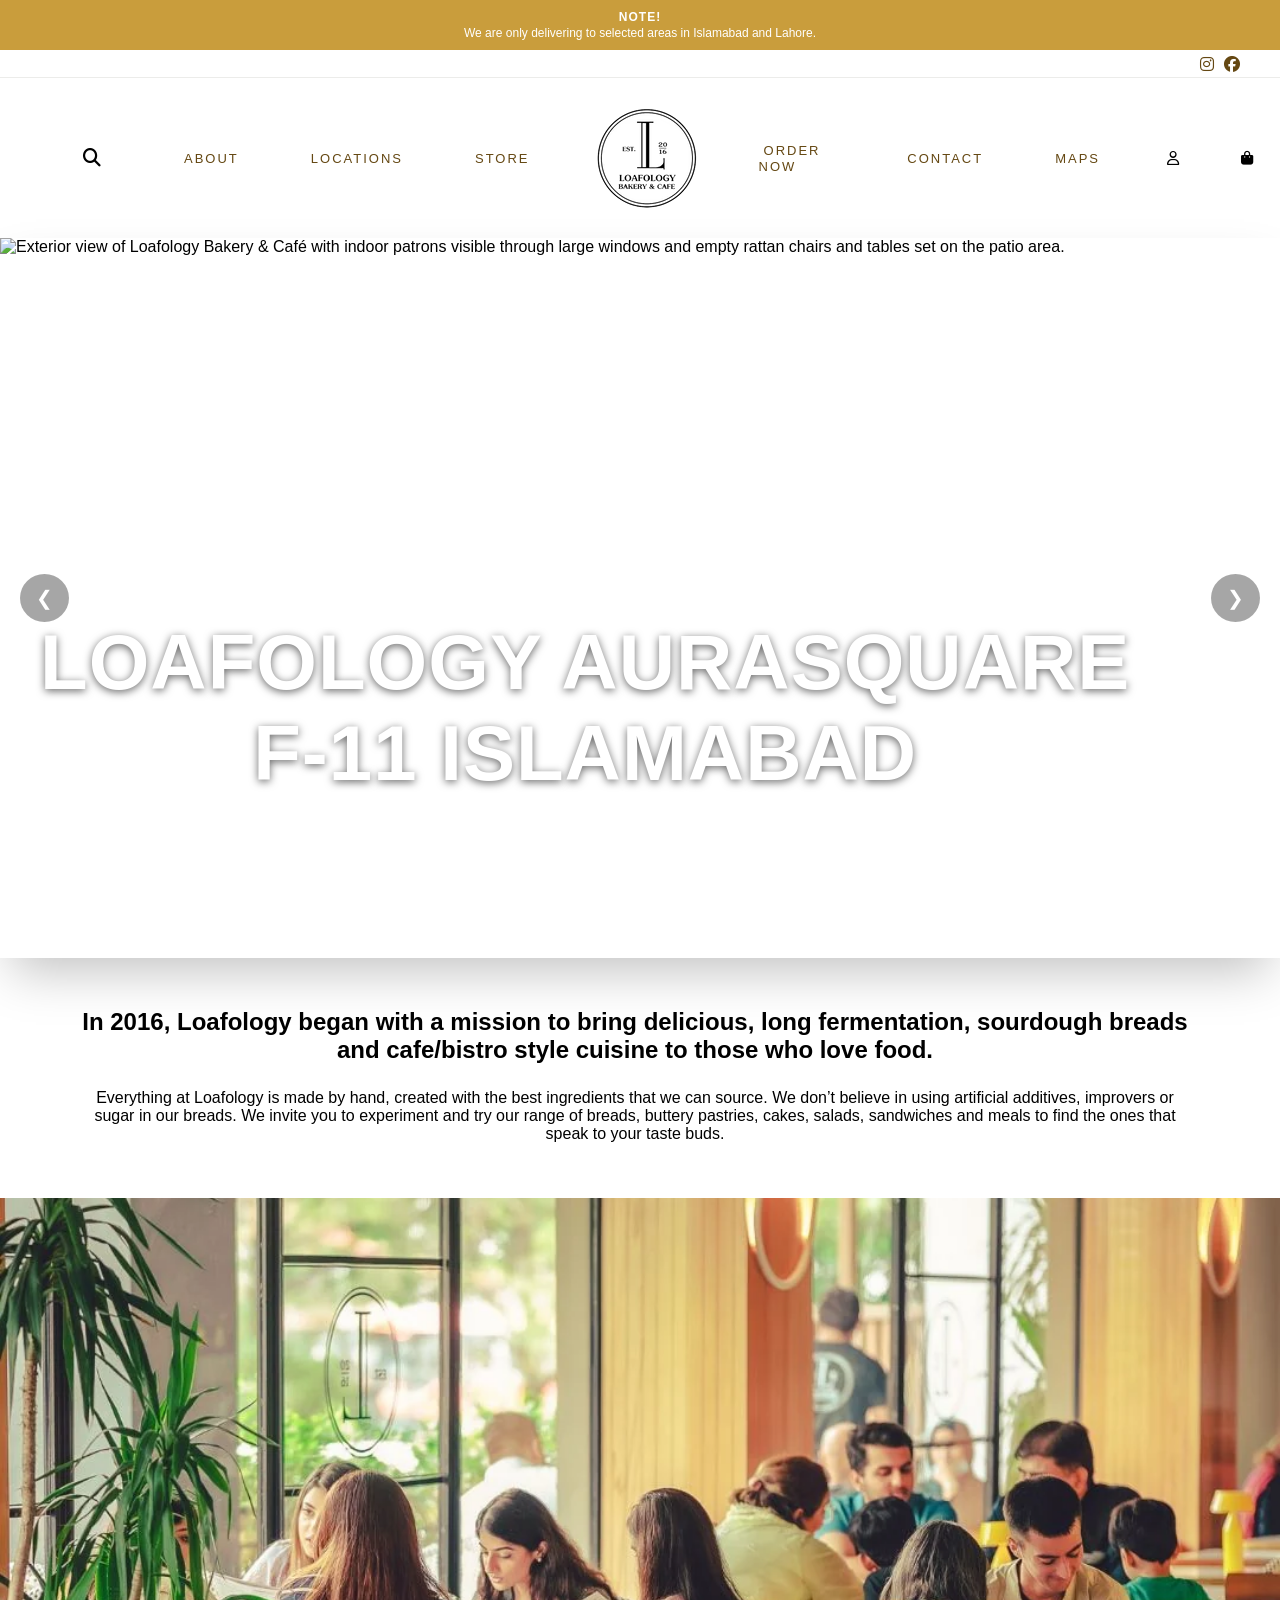
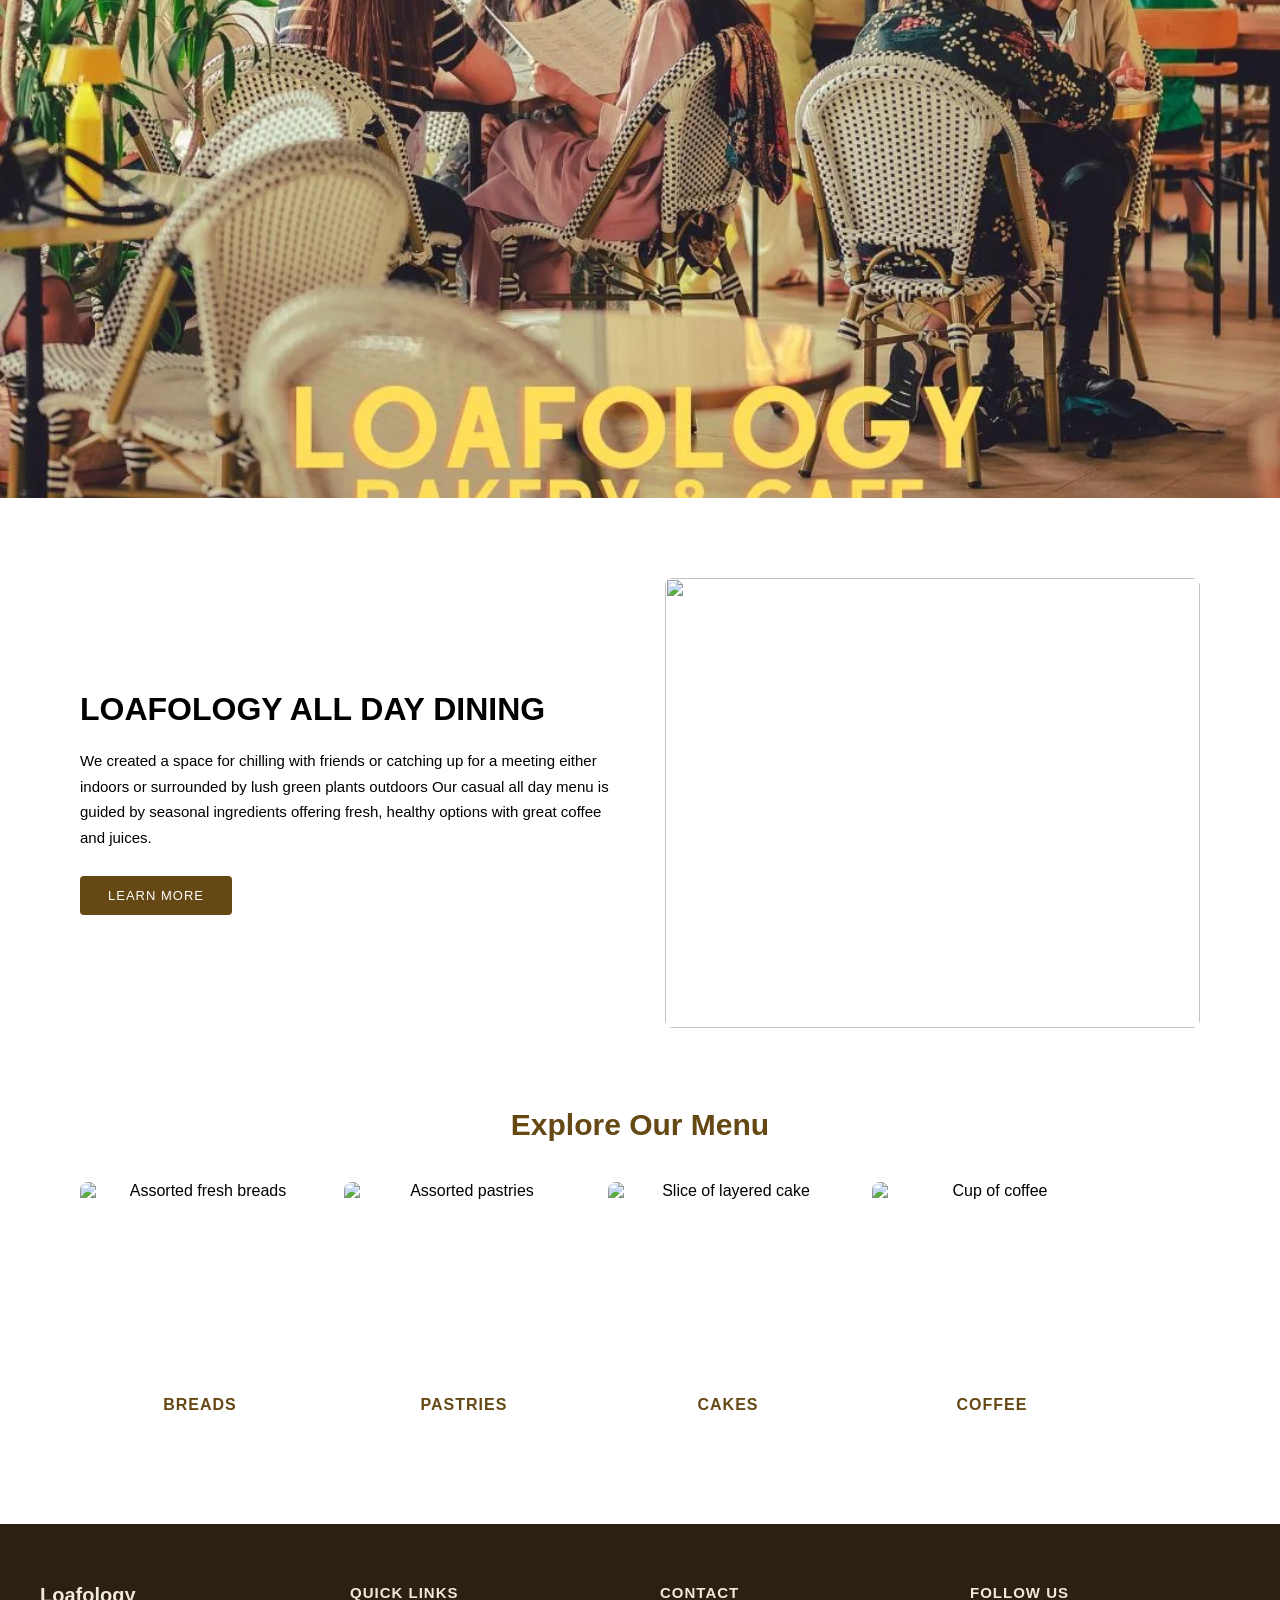
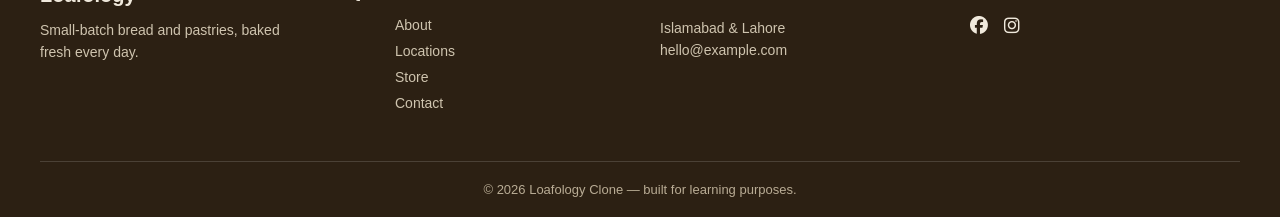
==== index.html @ 83b167d3 "initial commit" ====
<!DOCTYPE html>
<html lang="en">
<head>
    <meta charset="UTF-8">
    <meta name="viewport" content="width=device-width, initial-scale=1.0">
    <title> website-clone </title>
     <link rel="stylesheet" href="style.css">
     <link rel="stylesheet" href="https://cdnjs.cloudflare.com/ajax/libs/font-awesome/6.7.2/css/all.min.css">
</head>
<body>
    <header>

     <div class="anouncement-bar">
    <div class="anouncement-text">NOTE!</div>
    <div class="anouncement-link">
        We are only delivering to selected areas in Islamabad and Lahore.
    </div>
</div>

     <div class="page">
     <div class="content">
        <i class="fa-brands fa-facebook"></i>
        <i class="fa-brands fa-instagram"></i>
     </div>
     </div>

     <div class="site-header">
          <ul>
            <li><div class="search-logo">
               <i class="fa-solid fa-magnifying-glass"></i> 
             </div></li>
            <li><a href="#"> about</a></li>
            <li> <a href="#"> locations</a> </li>
            <li> <a href="#"> store</a></li>
            <li><div class="logo"></div> </li>
             <li> <a href="#"> order now</a></li>
              <li> <a href="#"> contact</a></li>
               <li> <a href="#"> maps</a></li>
               <li><i class="fa-regular fa-user"></i></li>
               <li> <i class="fa-solid fa-bag-shopping"></i></li>
          </ul>
        </div>
    </header>

    <section class="container">
        <div class="slider-wrapper">

            <!-- Hidden radio inputs drive which slide is shown (pure CSS, no JS) -->
            <input type="radio" name="slider" id="slide-1" class="slide-radio" checked>
            <input type="radio" name="slider" id="slide-2" class="slide-radio">

            <div class="slides">
                <div class="slide">
                    <img src="https://loafology.com/cdn/shop/files/Loafology_Bakery_Caf_-_IMG_0495.jpg?v=1727433904&amp;width=2400" alt="Exterior view of Loafology Bakery &amp; Café with indoor patrons visible through large windows and empty rattan chairs and tables set on the patio area." srcset="https://loafology.com/cdn/shop/files/Loafology_Bakery_Caf_-_IMG_0495.jpg?v=1727433904&amp;width=352 352w, https://loafology.com/cdn/shop/files/Loafology_Bakery_Caf_-_IMG_0495.jpg?v=1727433904&amp;width=832 832w, https://loafology.com/cdn/shop/files/Loafology_Bakery_Caf_-_IMG_0495.jpg?v=1727433904&amp;width=1200 1200w, https://loafology.com/cdn/shop/files/Loafology_Bakery_Caf_-_IMG_0495.jpg?v=1727433904&amp;width=1920 1920w, https://loafology.com/cdn/shop/files/Loafology_Bakery_Caf_-_IMG_0495.jpg?v=1727433904&amp;width=2400 2400w" width="2400" height="1600" loading="lazy" sizes="100%" class="distilled-full-width-img">
                    <div class="slide-caption">
                        <h2> Loafology Aurasquare <br> F-11 Islamabad</h2>
                    </div>
                </div>
                <div class="slide">
                    <img src="https://loafology.com/cdn/shop/files/Loafology_Bakery_and_Caf_-_DSC09258.jpg?v=1727432475&amp;width=2400" alt="A modern restaurant interior at Loafology Bakery and Café featuring wooden booths with orange seating, black-and-white framed maps on the wall, and stylish chairs with black-striped upholstery." srcset="https://loafology.com/cdn/shop/files/Loafology_Bakery_and_Caf_-_DSC09258.jpg?v=1727432475&amp;width=352 352w, https://loafology.com/cdn/shop/files/Loafology_Bakery_and_Caf_-_DSC09258.jpg?v=1727432475&amp;width=832 832w, https://loafology.com/cdn/shop/files/Loafology_Bakery_and_Caf_-_DSC09258.jpg?v=1727432475&amp;width=1200 1200w, https://loafology.com/cdn/shop/files/Loafology_Bakery_and_Caf_-_DSC09258.jpg?v=1727432475&amp;width=1920 1920w, https://loafology.com/cdn/shop/files/Loafology_Bakery_and_Caf_-_DSC09258.jpg?v=1727432475&amp;width=2400 2400w" width="2400" height="3000" loading="lazy" sizes="100%" class="distilled-full-width-img">
                    <div class="slide-caption">
                        <h2> aesthetic and spacious interior</h2>
                        <p> Same great food &amp; staff!</p>
                    </div>
                </div>
            </div>

            <label for="slide-2" class="slider-arrow slider-prev show-on-slide-1" aria-label="Previous slide">&#10094;</label>
            <label for="slide-1" class="slider-arrow slider-prev show-on-slide-2" aria-label="Previous slide">&#10094;</label>

            <label for="slide-2" class="slider-arrow slider-next show-on-slide-1" aria-label="Next slide">&#10095;</label>
            <label for="slide-1" class="slider-arrow slider-next show-on-slide-2" aria-label="Next slide">&#10095;</label>

            <div class="slider-nav">
                <label for="slide-1" class="dot"></label>
                <label for="slide-2" class="dot"></label>
            </div>

        </div>
    </section>
      
       <div class="text">
        <h2> In 2016, Loafology began with a mission to bring delicious, long fermentation, sourdough breads and cafe/bistro style cuisine to those who love food.</h2>
        <p> Everything at Loafology is made by hand, created with the best ingredients that we can source. We don’t believe in using artificial additives, improvers or sugar in our breads. We invite you to experiment and try our range of breads, buttery pastries, cakes, salads, sandwiches and meals to find the ones that speak to your taste buds.</p>
       </div>
     <div class="shop-image"> </div>
    <section class="info">
        <div class="info-image">
        
            <img src="https://loafology.com/cdn/shop/files/Loafology_Bakery_Caf_-_IMG_9438-2.jpg?v=1727433622" />
          
        </div>
        <div class="info-text">
            <h2>LOAFOLOGY ALL DAY DINING</h2>
            <p>
               We created a space for chilling with friends or catching up for a meeting either indoors or surrounded by lush green plants outdoors Our casual all day menu is guided by seasonal ingredients offering fresh, healthy options with great coffee and juices.
            </p>
            <a href="#" class="info-btn">Learn More</a>
        </div>
    </section>

    <!-- Menu showcase (horizontally scrollable, pure CSS) -->
    <section class="menu">
        <h2 class="section-title">Explore Our Menu</h2>

        <div class="menu-slider">
            <div class="menu-item">
                <img src="https://placehold.co/500x400/8a5a2b/ffffff?text=Breads" alt="Assorted fresh breads">
                <h3>Breads</h3>
            </div>
            <div class="menu-item">
                <img src="https://placehold.co/500x400/b97a3d/ffffff?text=Pastries" alt="Assorted pastries">
                <h3>Pastries</h3>
            </div>
            <div class="menu-item">
                <img src="https://placehold.co/500x400/6b4226/ffffff?text=Cakes" alt="Slice of layered cake">
                <h3>Cakes</h3>
            </div>
            <div class="menu-item">
                <img src="https://placehold.co/500x400/4a3222/ffffff?text=Coffee" alt="Cup of coffee">
                <h3>Coffee</h3>
            </div>
        </div>
    </section>

    <!-- Footer -->
    <footer class="site-footer">
        <div class="footer-container">

            <div class="footer-col">
                <h3>Loafology</h3>
                <p>Small-batch bread and pastries, baked fresh every day.</p>
            </div>

            <div class="footer-col">
                <h4>Quick Links</h4>
                <ul>
                    <li><a href="#">About</a></li>
                    <li><a href="#">Locations</a></li>
                    <li><a href="#">Store</a></li>
                    <li><a href="#">Contact</a></li>
                </ul>
            </div>

            <div class="footer-col">
                <h4>Contact</h4>
                <p>Islamabad &amp; Lahore</p>
                <p>hello@example.com</p>
            </div>

            <div class="footer-col">
                <h4>Follow Us</h4>
                <div class="footer-social">
                    <i class="fa-brands fa-facebook"></i>
                    <i class="fa-brands fa-instagram"></i>
                </div>
            </div>

        </div>

        <div class="footer-bottom">
            <p>&copy; 2026 Loafology Clone — built for learning purposes.</p>
        </div>
    </footer>

</body>
</html>
---- style.css ----
* {
    margin: 0;
    font-family: Arial, sans-serif;
    box-sizing: border-box;
}
body {
    width: 100%;
    overflow-x: hidden;
}
.anouncement-bar {
    background-color: #c99d3c;
    color: white;
    text-align: center;
    padding: 10px 0;
    width: 100%;

}
.anouncement-text {
   font-weight: bold;
    font-size: 12px;
    letter-spacing: 1px;
    margin-bottom: 2px;
}
.anouncement-link {
      font-size: 12px;
}
.page {
    height: 28px;
    color: #654813;
    max-width: 100%;
    margin: 0 auto;
    border-bottom: .1px solid  rgb(236, 236, 234);
}
.content {
    height: 28px;
    padding: 0px 40px;
    flex-direction: row-reverse;
    display: flex;
    align-items: center;
    gap: 10px;
}
.site-header {
    display: flex;
    justify-content: center;
    align-items: center;
    height: 160px;
    width: 100%;
    gap: 48px;
    position: relative;
}
ul {
    display: flex;
    justify-content: center;
    align-items: center;
    align-content: center;
    gap: 8px;
}
ul li {
    list-style: none;
    margin-left: 27px;
    margin-top: 27px;
    margin-bottom: 27px;
    margin-right: 27px;
    font-size: 14px;
}
ul li a {
    text-transform: uppercase;
    font-size: 13px;
    letter-spacing: 2px;
    font-weight: 500;
    text-decoration: none;
    margin-left: 5px;
    margin-right: 5px;
    color: #654813;
}
.logo {
    background-image: url(logo.png.avif);
     background-size: contain;
    background-repeat: no-repeat;
    background-position: center;
    border-radius: 50%;
    height: 100px;
    width: 100px;
    display: flex;
    flex-direction: column;
    gap: 5px;
    align-items: center;
    justify-content: center;
    text-align: center;
    align-items: center;
    flex-shrink: 0;
}
.search-logo {
    height: 50px;
    width: 50px;
    display: flex;
    align-items: center;
    justify-content: center;
    font-size: 18px;
}

/* ---------- Slider (pure CSS, radio-input driven) ---------- */

.container {
    width: 100%;
}

.slider-wrapper {
    position: relative;
    max-width: 100%;
    aspect-ratio: 16 / 9;
    overflow: hidden;
    box-shadow: 0 1.5rem 3rem -0.75rem hsla(0, 0%, 0%, 0.25);
}

/* Hide the actual radio buttons */
.slide-radio {
    display: none;
}

.slides {
    display: flex;
    width: 100%;
    height: 100%;
    transition: transform 0.6s ease-in-out;
}

.slide {
    flex: 1 0 100%;
    position: relative;
}

.slide img {
    width: 100%;
    height: 100%;
    object-fit: cover;
    display: block;
}

.slide-caption {
    position: absolute;
    bottom: 50px;
    left: 40px;
    color: #ffffff;
    text-shadow: 0 2px 8px rgba(0, 0, 0, 0.6);
}

.slide-caption h2 {
    height: 400px;
    font-family: sans-serif ;
    text-transform: uppercase;
    display: flex;
    align-items:center ;
    justify-content: center;
    text-align: center;
    font-size: 78px;
    letter-spacing: 1px;
    margin-bottom: 0px;
}

.slide-caption p {
    height: 60px;
    font-size: 19px;
    letter-spacing: 1px;
     display: flex;
    align-items:center ;
    justify-content: center;
    text-align: center;
}

/* When slide-2 is checked, shift the slides track left by one full width */
#slide-2:checked ~ .slides {
    transform: translateX(-100%);
}

/* ---------- Dot navigation ---------- */

.slider-nav {
    position: absolute;
    bottom: 20px;
    left: 50%;
    transform: translateX(-50%);
    display: flex;
    gap: 10px;
    z-index: 2;
}

.slider-nav .dot {
    display: block;
    width: 10px;
    height: 10px;
    border-radius: 50%;
    background-color: rgba(255, 255, 255, 0.5);
    border: 1px solid rgba(255, 255, 255, 0.8);
    cursor: pointer;
    transition: background-color 0.3s ease;
}

/* Highlight the dot that matches the currently checked slide */
#slide-1:checked ~ .slider-nav label[for="slide-1"] {
    background-color: #ffffff;
}
#slide-2:checked ~ .slider-nav label[for="slide-2"] {
    background-color: #ffffff;
}

/* ---------- Arrow navigation ---------- */

.slider-arrow {
    position: absolute;
    top: 50%;
    transform: translateY(-50%);
    background: rgba(0, 0, 0, 0.35);
    color: #fff;
    border: none;
    font-size: 20px;
    padding: 12px 16px;
    cursor: pointer;
    border-radius: 50%;
    z-index: 2;
    transition: background-color 0.2s ease;
    display: none; /* hidden by default, shown per active slide below */
    align-items: center;
    justify-content: center;
}

.slider-arrow:hover {
    background: rgba(0, 0, 0, 0.6);
}

.slider-prev {
    left: 20px;
}

.slider-next {
    right: 20px;
}

/* Show the correct arrow pair depending on which slide is active */
#slide-1:checked ~ .show-on-slide-1 {
    display: flex;
}
#slide-2:checked ~ .show-on-slide-2 {
    display: flex;
}

@media (max-width: 700px) {
    .slider-arrow {
        font-size: 16px;
        padding: 8px 12px;
    }
    .slider-nav {
        bottom: 12px;
    }
}
.text h2 {
    justify-content: center;
    align-items: center;
    text-align: center;
    margin: 0px 0px 15px;
    padding-top: 40px;
    padding-left: 80px;
    padding-right: 90px;
    padding-top: 50px;
}
.text p{
    justify-content: center;
    align-items: center;
    text-align: center;
    margin: 0px 0px 15px;
    padding-left: 80px;
    padding-right: 90px;
    padding-top: 10px;
    padding-bottom: 40px;
}
.shop-image {
    background-image: url(shop-image.webp);
    display: flex;
    height: 100vh;
    width: 100%;
    justify-content: center;
    align-items: center;
    background-size: cover;
    background-repeat: no-repeat;
    background-position: center;
}

/* ---------- Info / About section ---------- */

.info {
    display: flex;
    flex-direction: row-reverse;
     align-items: center;
    gap: 50px;
    max-width: 1200px;
    margin: 80px auto;
    padding: 0 40px;
}

.info-image {
    flex: 1;
    height: 450px;
}

.info-image img {
    width: 100%;
    height: 100%;
    object-fit: cover;
    border-radius: 8px;
    display: block;
}

.info-text {
    flex: 1;
}

.info-text h2 {
    font-family: sans-serif;
    font-size: 32px;
    color: black;
    margin-bottom: 20px;
}

.info-text p {
    font-size: 15px;
    font-family: sans-serif;
    line-height: 1.7;
    color: black;
    margin-bottom: 16px;
}

.info-btn {
    display: inline-block;
    margin-top: 10px;
    padding: 12px 28px;
    background-color: #654813;
    color: #fff;
    text-decoration: none;
    font-size: 13px;
    letter-spacing: 1px;
    text-transform: uppercase;
    border-radius: 4px;
}

/* ---------- Menu section ---------- */

.menu {
    max-width: 1200px;
    margin: 60px auto 100px;
    padding: 0 40px;
}

.section-title {
    text-align: center;
    font-size: 30px;
    color: #654813;
    margin-bottom: 40px;
}

.menu-slider {
    display: flex;
    gap: 24px;
    overflow-x: auto;
    scroll-snap-type: x mandatory;
    padding-bottom: 10px;

    scrollbar-width: none;
    -ms-overflow-style: none;
}

.menu-slider::-webkit-scrollbar {
    display: none;
}

.menu-item {
    flex: 0 0 240px;
    scroll-snap-align: start;
    text-align: center;
}

.menu-item img {
    width: 100%;
    height: 200px;
    object-fit: cover;
    border-radius: 8px;
    display: block;
}

.menu-item h3 {
    margin-top: 14px;
    font-size: 16px;
    letter-spacing: 1px;
    text-transform: uppercase;
    color: #654813;
}

/* ---------- Footer ---------- */

.site-footer {
    background-color: #2c2013;
    color: #f0e9dc;
    padding: 60px 40px 0;
}

.footer-container {
    max-width: 1200px;
    margin: 0 auto;
    display: flex;
    flex-wrap: wrap;
    gap: 40px;
    padding-bottom: 40px;
}

.footer-col {
    flex: 1;
    min-width: 180px;
}

.footer-col h3 {
    font-size: 20px;
    margin-bottom: 12px;
}

.footer-col h4 {
    font-size: 15px;
    letter-spacing: 1px;
    text-transform: uppercase;
    margin-bottom: 16px;
}

.footer-col p {
    font-size: 14px;
    line-height: 1.6;
    color: #cfc4af;
}

.footer-col ul {
    display: block;
}

.footer-col ul li {
    list-style: none;
    margin: 0 0 10px 0;
}

.footer-col ul li a {
    color: #cfc4af;
    text-decoration: none;
    font-size: 14px;
    text-transform: none;
    letter-spacing: 0;
}

.footer-col ul li a:hover {
    color: #ffffff;
}

.footer-social {
    display: flex;
    gap: 16px;
    font-size: 18px;
}

.footer-bottom {
    border-top: 1px solid rgba(255, 255, 255, 0.15);
    text-align: center;
    padding: 20px 0;
    font-size: 13px;
    color: #b9ac95;
}

/* ---------- Responsive breakpoints ---------- */

@media (max-width: 900px) {
    .site-header {
        height: auto;
        padding: 20px 0;
    }

    ul {
        flex-wrap: wrap;
        row-gap: 10px;
    }

    ul li {
        margin: 8px 14px;
    }

    .info {
        flex-direction: column;
        margin: 50px auto;
        text-align: center;
    }

    .menu-item {
        flex: 0 0 200px;
    }
}

@media (max-width: 600px) {
    .anouncement-text,
    .anouncement-link {
        font-size: 11px;
    }

    .logo {
        width: 80px;
        height: 80px;
    }

    ul li a {
        font-size: 12px;
    }

    .info-text h2,
    .section-title {
        font-size: 24px;
    }

    .slider-arrow {
        font-size: 14px;
        padding: 6px 10px;
    }

    .slide-caption {
        left: 20px;
        bottom: 30px;
    }

    .slide-caption h2 {
        font-size: 20px;
    }

    .slide-caption p {
        font-size: 12px;
    }

    .footer-container {
        flex-direction: column;
        text-align: center;
    }

    .footer-social {
        justify-content: center;
    }
}
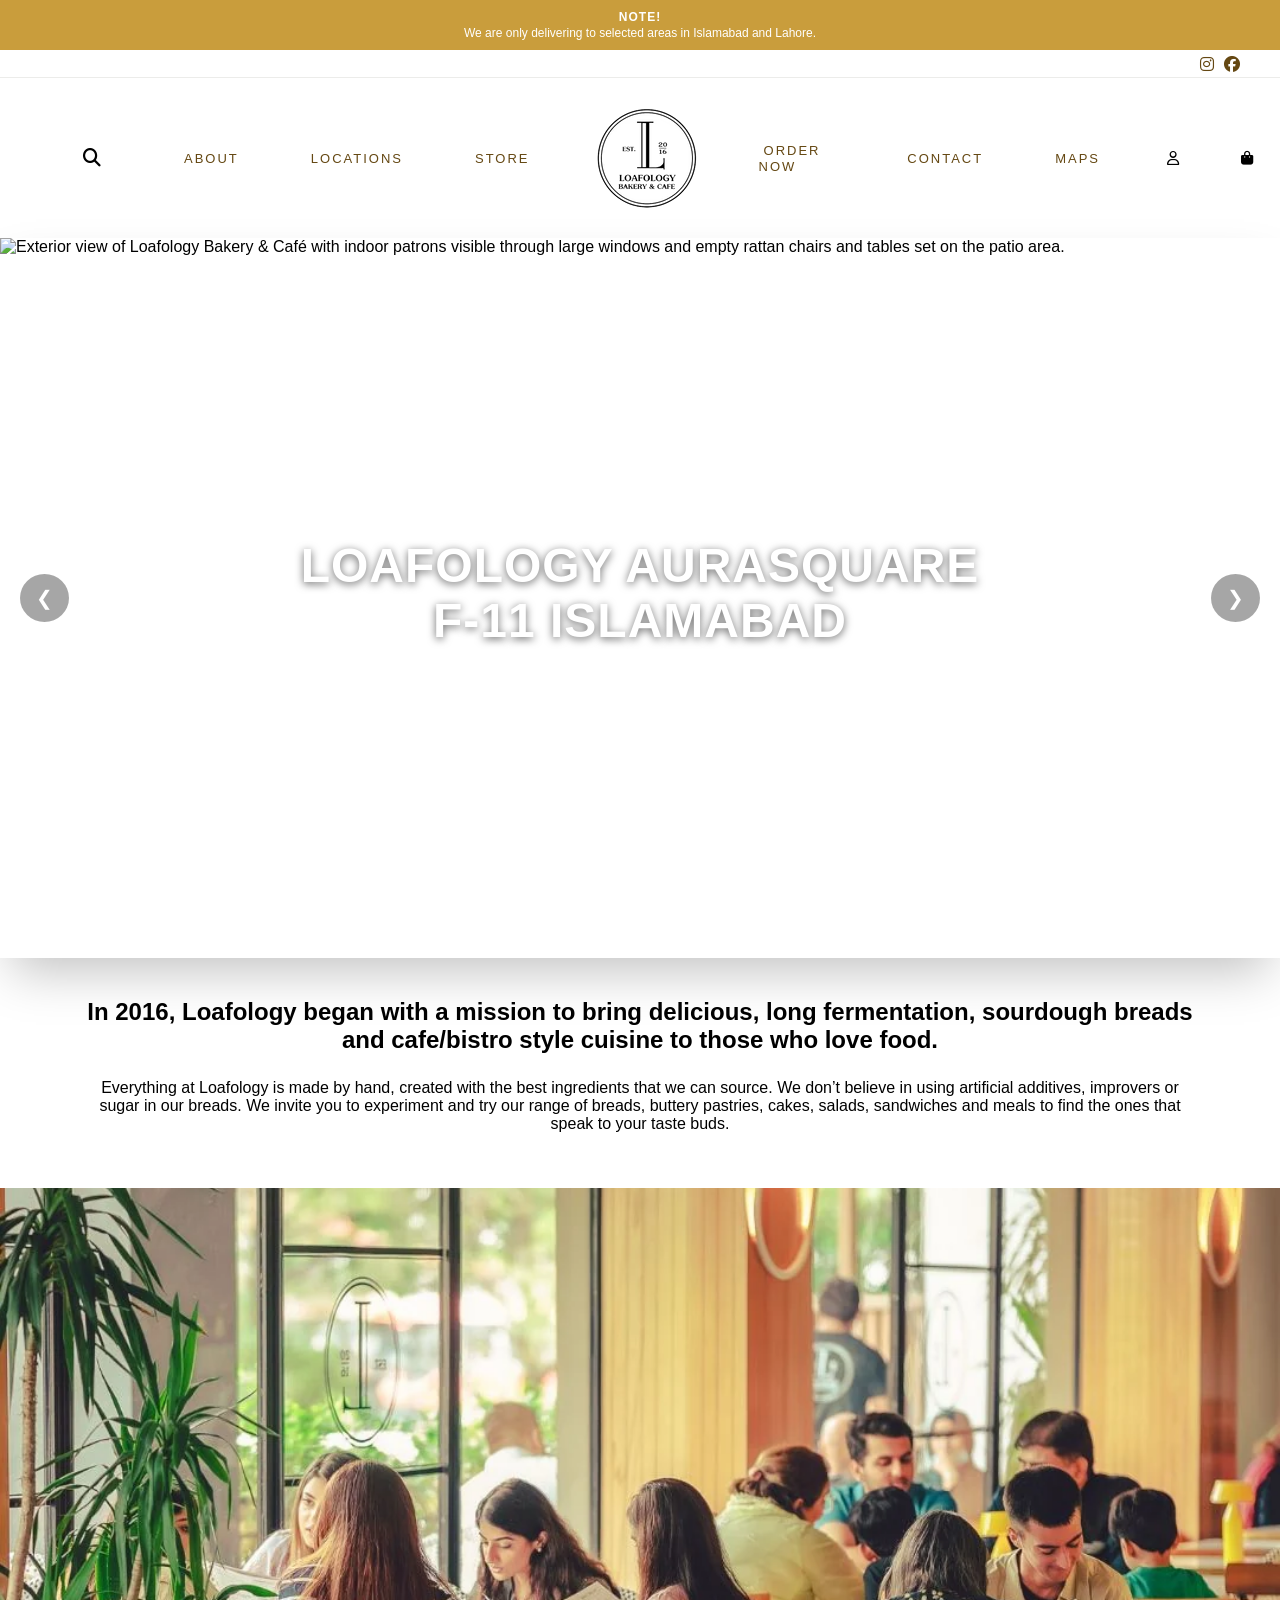
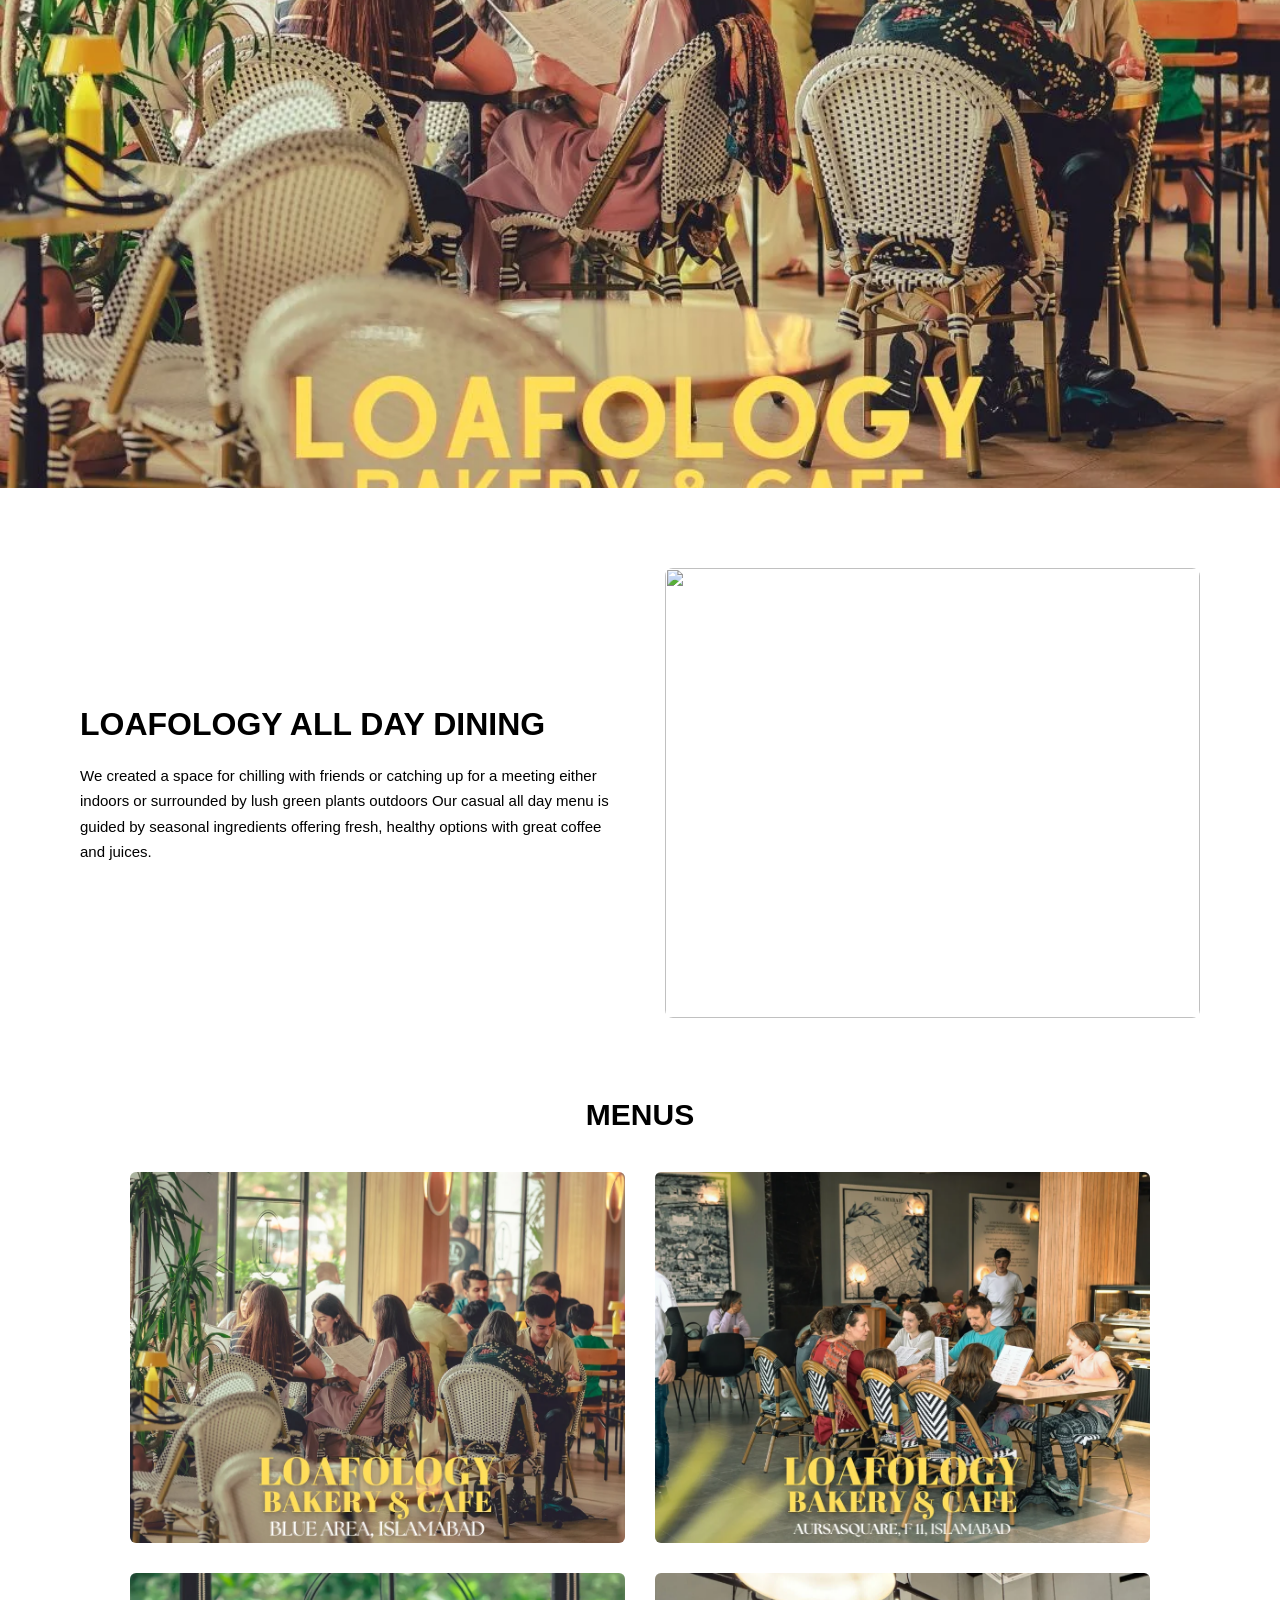
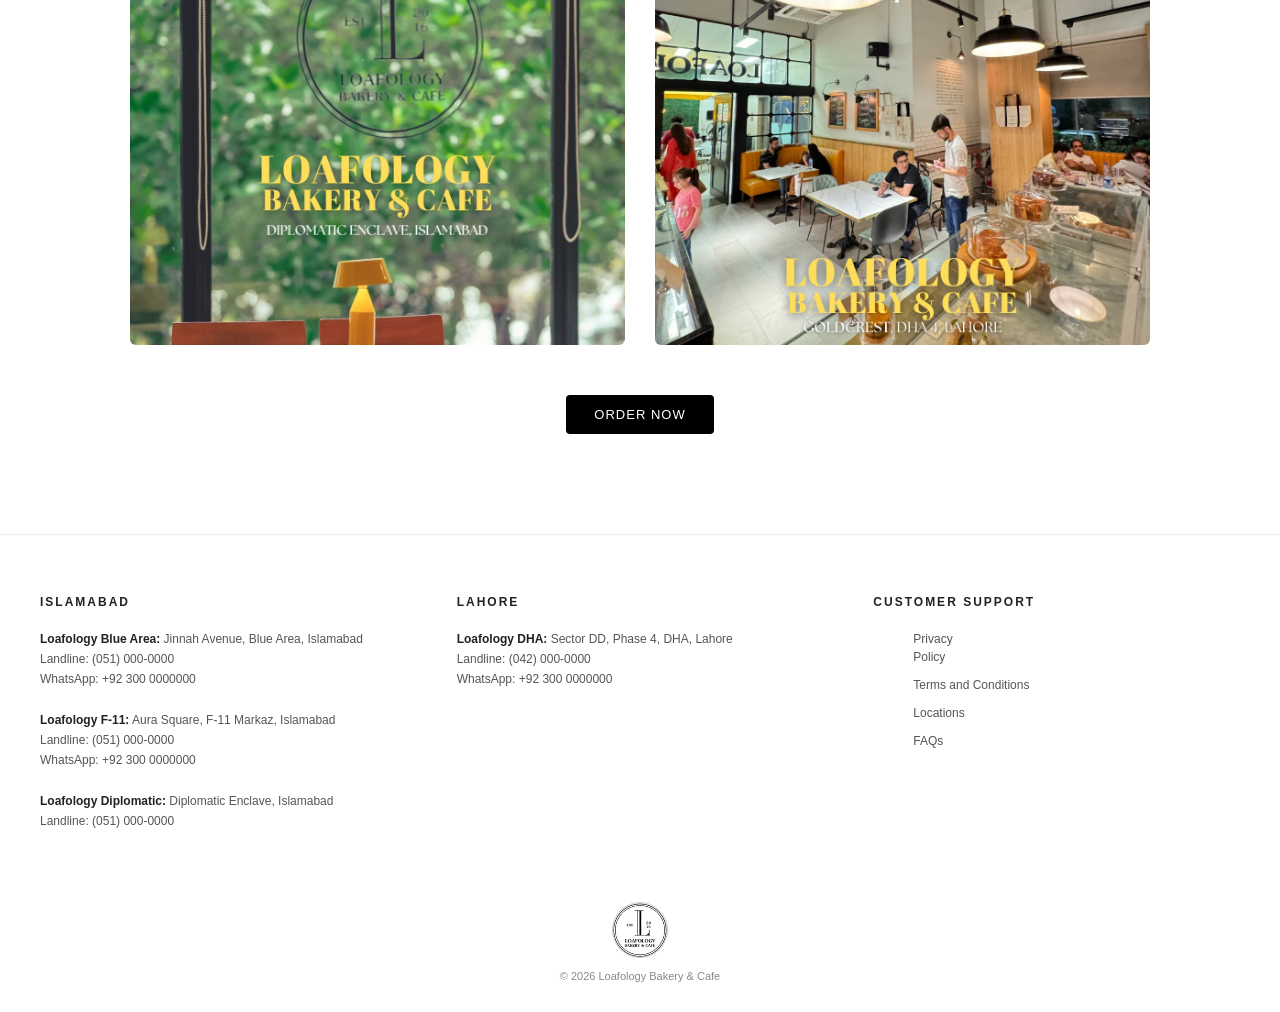
==== commit df1d69c1: "updated code" ====
--- a/index.html
+++ b/index.html
@@ -29,12 +29,12 @@
             <li><div class="search-logo">
                <i class="fa-solid fa-magnifying-glass"></i> 
              </div></li>
-            <li><a href="#"> about</a></li>
-            <li> <a href="#"> locations</a> </li>
+            <li><a href="about.html"> about</a></li>
+            <li> <a href="locations.html"> locations</a> </li>
             <li> <a href="#"> store</a></li>
             <li><div class="logo"></div> </li>
-             <li> <a href="#"> order now</a></li>
-              <li> <a href="#"> contact</a></li>
+             <li> <a href="order-now.html"> order now</a></li>
+              <li> <a href="contact.html"> contact</a></li>
                <li> <a href="#"> maps</a></li>
                <li><i class="fa-regular fa-user"></i></li>
                <li> <i class="fa-solid fa-bag-shopping"></i></li>
@@ -95,71 +95,81 @@
             <p>
                We created a space for chilling with friends or catching up for a meeting either indoors or surrounded by lush green plants outdoors Our casual all day menu is guided by seasonal ingredients offering fresh, healthy options with great coffee and juices.
             </p>
-            <a href="#" class="info-btn">Learn More</a>
         </div>
     </section>
 
-    <!-- Menu showcase (horizontally scrollable, pure CSS) -->
-    <section class="menu">
-        <h2 class="section-title">Explore Our Menu</h2>
+    <section class="branches-page">
+        <h2 class="section-title">MENUS</h2>
 
-        <div class="menu-slider">
-            <div class="menu-item">
-                <img src="https://placehold.co/500x400/8a5a2b/ffffff?text=Breads" alt="Assorted fresh breads">
-                <h3>Breads</h3>
-            </div>
-            <div class="menu-item">
-                <img src="https://placehold.co/500x400/b97a3d/ffffff?text=Pastries" alt="Assorted pastries">
-                <h3>Pastries</h3>
-            </div>
-            <div class="menu-item">
-                <img src="https://placehold.co/500x400/6b4226/ffffff?text=Cakes" alt="Slice of layered cake">
-                <h3>Cakes</h3>
-            </div>
-            <div class="menu-item">
-                <img src="https://placehold.co/500x400/4a3222/ffffff?text=Coffee" alt="Cup of coffee">
-                <h3>Coffee</h3>
-            </div>
+        <div class="branches-grid">
+            <a href="#" class="branch-card">
+                <img src="blue-area.webp" alt="Loafology Blue Area branch interior">
+            </a>
+            <a href="#" class="branch-card">
+                <img src="aura-square.webp" alt="Loafology F-11 Aurasquare branch interior">
+            </a>
+            <a href="#" class="branch-card">
+                <img src="enclave.webp" alt="Loafology Diplomatic Enclave branch interior">
+            </a>
+            <a href="#" class="branch-card">
+                <img src="gold-crest.webp" alt="Loafology DHA Lahore branch interior">
+            </a>
+        </div>
+        <div class="order-now-btn-wrap">
+            <a href="order-now.html" class="info-btn">Order Now</a>
         </div>
     </section>
 
-    <!-- Footer -->
-    <footer class="site-footer">
-        <div class="footer-container">
+           <!-- Footer -->
+    <footer class="site-footer-locations">
+        <div class="footer-locations-container">
 
-            <div class="footer-col">
-                <h3>Loafology</h3>
-                <p>Small-batch bread and pastries, baked fresh every day.</p>
+            <div class="footer-location-col">
+                <h4>Islamabad</h4>
+
+                <div class="location-block">
+                    <p><strong>Loafology Blue Area:</strong> Jinnah Avenue, Blue Area, Islamabad</p>
+                    <p>Landline: (051) 000-0000</p>
+                    <p>WhatsApp: +92 300 0000000</p>
+                </div>
+
+                <div class="location-block">
+                    <p><strong>Loafology F-11:</strong> Aura Square, F-11 Markaz, Islamabad</p>
+                    <p>Landline: (051) 000-0000</p>
+                    <p>WhatsApp: +92 300 0000000</p>
+                </div>
+
+                <div class="location-block">
+                    <p><strong>Loafology Diplomatic:</strong> Diplomatic Enclave, Islamabad</p>
+                    <p>Landline: (051) 000-0000</p>
+                </div>
             </div>
 
-            <div class="footer-col">
-                <h4>Quick Links</h4>
-                <ul>
-                    <li><a href="#">About</a></li>
-                    <li><a href="#">Locations</a></li>
-                    <li><a href="#">Store</a></li>
-                    <li><a href="#">Contact</a></li>
-                </ul>
+            <div class="footer-location-col">
+                <h4>Lahore</h4>
+
+                <div class="location-block">
+                    <p><strong>Loafology DHA:</strong> Sector DD, Phase 4, DHA, Lahore</p>
+                    <p>Landline: (042) 000-0000</p>
+                    <p>WhatsApp: +92 300 0000000</p>
+                </div>
             </div>
 
-            <div class="footer-col">
-                <h4>Contact</h4>
-                <p>Islamabad &amp; Lahore</p>
-                <p>hello@example.com</p>
-            </div>
-
-            <div class="footer-col">
-                <h4>Follow Us</h4>
-                <div class="footer-social">
-                    <i class="fa-brands fa-facebook"></i>
-                    <i class="fa-brands fa-instagram"></i>
-                </div>
+            <div class="footer-location-col">
+                <h4>Customer Support</h4>
+                <ul>
+                    <li><a href="#">Privacy <br>Policy</a></li>
+                    <li><a href="#">Terms and Conditions</a></li>
+                    <li><a href="locations.html">Locations</a></li> 
+                    <li><a href="#">FAQs</a></li>
+                </ul>
             </div>
 
         </div>
 
-        <div class="footer-bottom">
-            <p>&copy; 2026 Loafology Clone — built for learning purposes.</p>
+        <div class="footer-logo-bottom">
+            <div class="footer-logo-badge"></div>
+            <p>&copy; 2026 Loafology Bakery & Cafe</p>
         </div>
     </footer>
 
--- a/style.css
+++ b/style.css
@@ -48,14 +48,14 @@
     gap: 48px;
     position: relative;
 }
-ul {
+.site-header ul {
     display: flex;
     justify-content: center;
     align-items: center;
     align-content: center;
     gap: 8px;
 }
-ul li {
+.site-header ul li {
     list-style: none;
     margin-left: 27px;
     margin-top: 27px;
@@ -63,7 +63,7 @@
     margin-right: 27px;
     font-size: 14px;
 }
-ul li a {
+.site-header ul li a {
     text-transform: uppercase;
     font-size: 13px;
     letter-spacing: 2px;
@@ -99,7 +99,7 @@
     font-size: 18px;
 }
 
-/* ---------- Slider (pure CSS, radio-input driven) ---------- */
+/*  Slider  */
 
 .container {
     width: 100%;
@@ -113,7 +113,6 @@
     box-shadow: 0 1.5rem 3rem -0.75rem hsla(0, 0%, 0%, 0.25);
 }
 
-/* Hide the actual radio buttons */
 .slide-radio {
     display: none;
 }
@@ -139,41 +138,35 @@
 
 .slide-caption {
     position: absolute;
-    bottom: 50px;
-    left: 40px;
+    inset: 0;
+    display: flex;
+    flex-direction: column;
+    align-items: center;
+    justify-content: center;
+    text-align: center;
+    padding: 0 40px;
     color: #ffffff;
     text-shadow: 0 2px 8px rgba(0, 0, 0, 0.6);
 }
 
 .slide-caption h2 {
-    height: 400px;
-    font-family: sans-serif ;
-    text-transform: uppercase;
-    display: flex;
-    align-items:center ;
-    justify-content: center;
-    text-align: center;
-    font-size: 78px;
+    font-family: sans-serif;
+    text-transform: uppercase;
+    font-size: 48px;
     letter-spacing: 1px;
-    margin-bottom: 0px;
+    margin-bottom: 10px;
 }
 
 .slide-caption p {
-    height: 60px;
-    font-size: 19px;
+    font-size: 16px;
     letter-spacing: 1px;
-     display: flex;
-    align-items:center ;
-    justify-content: center;
-    text-align: center;
-}
-
-/* When slide-2 is checked, shift the slides track left by one full width */
+}
+
 #slide-2:checked ~ .slides {
     transform: translateX(-100%);
 }
 
-/* ---------- Dot navigation ---------- */
+/*  Dot navigation  */
 
 .slider-nav {
     position: absolute;
@@ -196,7 +189,6 @@
     transition: background-color 0.3s ease;
 }
 
-/* Highlight the dot that matches the currently checked slide */
 #slide-1:checked ~ .slider-nav label[for="slide-1"] {
     background-color: #ffffff;
 }
@@ -204,7 +196,7 @@
     background-color: #ffffff;
 }
 
-/* ---------- Arrow navigation ---------- */
+/*  Arrow navigation  */
 
 .slider-arrow {
     position: absolute;
@@ -219,7 +211,7 @@
     border-radius: 50%;
     z-index: 2;
     transition: background-color 0.2s ease;
-    display: none; /* hidden by default, shown per active slide below */
+    display: none;
     align-items: center;
     justify-content: center;
 }
@@ -236,7 +228,6 @@
     right: 20px;
 }
 
-/* Show the correct arrow pair depending on which slide is active */
 #slide-1:checked ~ .show-on-slide-1 {
     display: flex;
 }
@@ -244,15 +235,6 @@
     display: flex;
 }
 
-@media (max-width: 700px) {
-    .slider-arrow {
-        font-size: 16px;
-        padding: 8px 12px;
-    }
-    .slider-nav {
-        bottom: 12px;
-    }
-}
 .text h2 {
     justify-content: center;
     align-items: center;
@@ -260,8 +242,7 @@
     margin: 0px 0px 15px;
     padding-top: 40px;
     padding-left: 80px;
-    padding-right: 90px;
-    padding-top: 50px;
+    padding-right: 80px;
 }
 .text p{
     justify-content: center;
@@ -269,7 +250,7 @@
     text-align: center;
     margin: 0px 0px 15px;
     padding-left: 80px;
-    padding-right: 90px;
+    padding-right: 80px;
     padding-top: 10px;
     padding-bottom: 40px;
 }
@@ -285,7 +266,7 @@
     background-position: center;
 }
 
-/* ---------- Info / About section ---------- */
+/*  About section  */
 
 .info {
     display: flex;
@@ -333,7 +314,7 @@
     display: inline-block;
     margin-top: 10px;
     padding: 12px 28px;
-    background-color: #654813;
+    background-color: black;
     color: #fff;
     text-decoration: none;
     font-size: 13px;
@@ -342,7 +323,7 @@
     border-radius: 4px;
 }
 
-/* ---------- Menu section ---------- */
+/*  Menu section  */
 
 .menu {
     max-width: 1200px;
@@ -353,7 +334,7 @@
 .section-title {
     text-align: center;
     font-size: 30px;
-    color: #654813;
+    color: black;
     margin-bottom: 40px;
 }
 
@@ -394,153 +375,437 @@
     color: #654813;
 }
 
-/* ---------- Footer ---------- */
-
-.site-footer {
-    background-color: #2c2013;
-    color: #f0e9dc;
-    padding: 60px 40px 0;
-}
-
-.footer-container {
+/*  About page  */
+
+.about-page {
+    max-width: 700px;
+    margin: 0 auto;
+    padding: 90px 20px 110px;
+    text-align: center;
+}
+
+.about-eyebrow {
+    font-size: 11px;
+    letter-spacing: 3px;
+    text-transform: uppercase;
+    color: #654813;
+    margin-bottom: 18px;
+}
+
+.about-headline {
+    font-size: 15px;
+    font-weight: 700;
+    letter-spacing: 1px;
+    text-transform: uppercase;
+    margin-bottom: 16px;
+    color: #222;
+}
+
+.about-subline {
+    font-size: 12px;
+    letter-spacing: 1px;
+    color: #666;
+}
+
+/*  Locations & Order Now  */
+
+.branches-page {
+    max-width: 1100px;
+    margin: 60px auto 100px;
+    padding: 0 40px;
+    text-align: center;
+}
+
+.branches-grid {
+    display: grid;
+    grid-template-columns: repeat(2, 1fr);
+    gap: 30px;
+    margin-top: 40px;
+}
+
+.order-now-btn-wrap {
+    text-align: center;
+    margin-top: 40px;
+}
+
+.branch-card {
+    position: relative;
+    display: block;
+    aspect-ratio: 4 / 3;
+    overflow: hidden;
+    border-radius: 6px;
+    text-decoration: none;
+}
+
+.branch-card img {
+    width: 100%;
+    height: 100%;
+    object-fit: cover;
+    display: block;
+    transition: transform 0.3s ease;
+}
+
+.branch-card:hover img {
+    transform: scale(1.05);
+}
+
+.branch-overlay {
+    position: absolute;
+    inset: 0;
+    display: flex;
+    flex-direction: column;
+    align-items: center;
+    justify-content: center;
+    text-align: center;
+    background: linear-gradient(rgba(0, 0, 0, 0.25), rgba(0, 0, 0, 0.5));
+    padding: 20px;
+}
+
+.branch-brand {
+    font-size: 26px;
+    font-weight: 700;
+    letter-spacing: 2px;
+    text-transform: uppercase;
+    color: #f4c752;
+}
+
+.branch-tagline {
+    font-size: 13px;
+    letter-spacing: 3px;
+    text-transform: uppercase;
+    color: #f4c752;
+    margin: 6px 0 14px;
+}
+
+.branch-location {
+    font-size: 12px;
+    letter-spacing: 2px;
+    text-transform: uppercase;
+    color: #ffffff;
+}
+
+/* Contact page */
+
+.contact-hero {
+    text-align: center;
+    padding: 60px 20px 20px;
+}
+
+.eyebrow {
+    font-size: 11px;
+    letter-spacing: 3px;
+    text-transform: uppercase;
+    color: black;
+    margin-bottom: 14px;
+}
+
+.contact-intro {
+    font-size: 14px;
+    color: #555;
+    max-width: 480px;
+    margin: 0 auto;
+}
+
+.contact-form-section {
+    max-width: 600px;
+    margin: 40px auto 80px;
+    padding: 0 20px;
+    text-align: center;
+}
+
+.form-heading {
+    font-size: 13px;
+    letter-spacing: 3px;
+    text-transform: uppercase;
+    margin-bottom: 30px;
+    color: #222;
+}
+
+.form-row {
+    display: flex;
+    gap: 20px;
+    margin-bottom: 20px;
+}
+
+.form-field {
+    flex: 1;
+    text-align: left;
+}
+
+.form-field.full {
+    margin-bottom: 24px;
+}
+
+.form-field label {
+    display: block;
+    font-size: 11px;
+    letter-spacing: 1px;
+    text-transform: uppercase;
+    margin-bottom: 6px;
+    color: #555;
+}
+
+.form-field input,
+.form-field textarea {
+    width: 100%;
+    padding: 10px 12px;
+    border: 1px solid #ccc;
+    border-radius: 2px;
+    font-size: 14px;
+    font-family: inherit;
+}
+
+.send-btn {
+    background-color: #1a1a1a;
+    color: #fff;
+    padding: 12px 44px;
+    border: none;
+    border-radius: 2px;
+    font-size: 12px;
+    letter-spacing: 2px;
+    text-transform: uppercase;
+    cursor: pointer;
+}
+
+.send-btn:hover {
+    background-color: #333;
+}
+
+/*  footer  */
+
+.site-footer-locations {
+    background-color: #ffffff;
+    color: #333;
+    padding: 60px 40px 30px;
+    border-top: 1px solid #eee;
+}
+
+.footer-locations-container {
     max-width: 1200px;
     margin: 0 auto;
     display: flex;
     flex-wrap: wrap;
-    gap: 40px;
-    padding-bottom: 40px;
-}
-
-.footer-col {
+    gap: 50px;
+}
+
+.footer-location-col {
     flex: 1;
-    min-width: 180px;
-}
-
-.footer-col h3 {
-    font-size: 20px;
-    margin-bottom: 12px;
-}
-
-.footer-col h4 {
-    font-size: 15px;
-    letter-spacing: 1px;
-    text-transform: uppercase;
-    margin-bottom: 16px;
-}
-
-.footer-col p {
-    font-size: 14px;
-    line-height: 1.6;
-    color: #cfc4af;
-}
-
-.footer-col ul {
-    display: block;
-}
-
-.footer-col ul li {
+    min-width: 220px;
+}
+
+.footer-location-col h4 {
+    font-size: 12px;
+    letter-spacing: 2px;
+    text-transform: uppercase;
+    margin-bottom: 20px;
+    color: #222;
+}
+
+.location-block {
+    margin-bottom: 20px;
+    font-size: 12px;
+    line-height: 1.7;
+    color: #555;
+}
+
+.location-block strong {
+    color: #222;
+}
+
+.footer-location-col ul {
     list-style: none;
-    margin: 0 0 10px 0;
-}
-
-.footer-col ul li a {
-    color: #cfc4af;
+}
+
+.footer-location-col ul li {
+    margin-bottom: 10px;
+}
+
+.footer-location-col ul li a {
+    font-size: 12px;
+    color: #555;
     text-decoration: none;
-    font-size: 14px;
     text-transform: none;
     letter-spacing: 0;
 }
 
-.footer-col ul li a:hover {
-    color: #ffffff;
+.footer-location-col ul li a:hover {
+    color: #000;
+}
+
+.footer-logo-bottom {
+    text-align: center;
+    margin-top: 50px;
+}
+
+.footer-logo-badge {
+    background-image: url(logo.png.avif);
+    justify-content: center;
+    align-items: center;
+    background-position: center;
+    background-repeat: no-repeat;
+    background-size: contain;
+    display: flex;
+    width: 56px;
+    height: 56px;
+    border-radius: 50%;
+    border: 1px solid #ccc;
+    margin: 0 auto 12px;
+}
+
+.footer-logo-bottom p {
+    font-size: 11px;
+    color: #888;
+}
+
+/* to Make Responsive  */
+
+@media (max-width: 900px) {
+.site-header {
+    height: auto;
+    padding: 20px 0;
+}
+
+.site-header ul {
+    flex-wrap: wrap;
+    row-gap: 10px;
+}
+
+.site-header ul li {
+    margin: 8px 14px;
+}
+
+.info {
+    flex-direction: column;
+    margin: 50px auto;
+    text-align: center;
+}
+
+.info-image {
+    height: 320px;
+    width: 100%;
+}
+
+.menu-item {
+    flex: 0 0 200px;
+}
+
+.text p {
+        padding-left: 40px;
+        padding-right: 40px;
+}
+
+.shop-image {
+     height: 60vh;
+}
+
+.branches-grid {
+    grid-template-columns: 1fr;
+ }
+}
+
+@media (max-width: 600px) {
+.anouncement-text,
+.anouncement-link {
+     font-size: 11px;
+}
+
+.logo {
+    width: 80px;
+    height: 80px;
+}
+
+.site-header ul li a {
+     font-size: 12px;
+}
+
+.info-text h2,
+.section-title {
+    font-size: 24px;
+}
+
+.slider-arrow {
+    font-size: 14px;
+     padding: 6px 10px;
+}
+
+.slider-nav {
+    bottom: 12px;
+}
+
+.slide-caption {
+    left: 20px;
+    bottom: 30px;
+}
+
+.slide-caption h2 {
+    height: auto;
+    font-size: 20px;
+}
+
+.slide-caption p {
+     height: auto;
+    font-size: 12px;
+}
+
+.text h2 {
+    font-size: 18px;
+    padding-left: 20px;
+    padding-right: 20px;
+    padding-top: 30px;
+ }
+
+.text p {
+    font-size: 14px;
+    padding-left: 20px;
+    padding-right: 20px;
+    padding-bottom: 30px;
+ }
+
+.shop-image {
+    height: 40vh;
+}
+
+.footer-container {
+    flex-direction: column;
+    text-align: center;
 }
 
 .footer-social {
-    display: flex;
+     justify-content: center;
+}
+
+.about-page {
+    padding: 60px 20px 80px;
+}
+
+.about-subline {
+    line-height: 1.8;
+}
+
+.branch-brand {
+    font-size: 20px;
+}
+
+.branch-tagline {
+    font-size: 11px;
+}
+
+.branch-location {
+     font-size: 11px;
+}
+
+.form-row {
+    flex-direction: column;
     gap: 16px;
-    font-size: 18px;
-}
-
-.footer-bottom {
-    border-top: 1px solid rgba(255, 255, 255, 0.15);
-    text-align: center;
-    padding: 20px 0;
-    font-size: 13px;
-    color: #b9ac95;
-}
-
-/* ---------- Responsive breakpoints ---------- */
-
-@media (max-width: 900px) {
-    .site-header {
-        height: auto;
-        padding: 20px 0;
-    }
-
-    ul {
-        flex-wrap: wrap;
-        row-gap: 10px;
-    }
-
-    ul li {
-        margin: 8px 14px;
-    }
-
-    .info {
-        flex-direction: column;
-        margin: 50px auto;
-        text-align: center;
-    }
-
-    .menu-item {
-        flex: 0 0 200px;
-    }
-}
-
-@media (max-width: 600px) {
-    .anouncement-text,
-    .anouncement-link {
-        font-size: 11px;
-    }
-
-    .logo {
-        width: 80px;
-        height: 80px;
-    }
-
-    ul li a {
-        font-size: 12px;
-    }
-
-    .info-text h2,
-    .section-title {
-        font-size: 24px;
-    }
-
-    .slider-arrow {
-        font-size: 14px;
-        padding: 6px 10px;
-    }
-
-    .slide-caption {
-        left: 20px;
-        bottom: 30px;
-    }
-
-    .slide-caption h2 {
-        font-size: 20px;
-    }
-
-    .slide-caption p {
-        font-size: 12px;
-    }
-
-    .footer-container {
-        flex-direction: column;
-        text-align: center;
-    }
-
-    .footer-social {
-        justify-content: center;
-    }
-}
+}
+
+.footer-locations-container {
+    flex-direction: column;
+    text-align: center;
+     gap: 30px;
+}
+
+.footer-location-col ul {
+    padding: 0;
+}
+}
